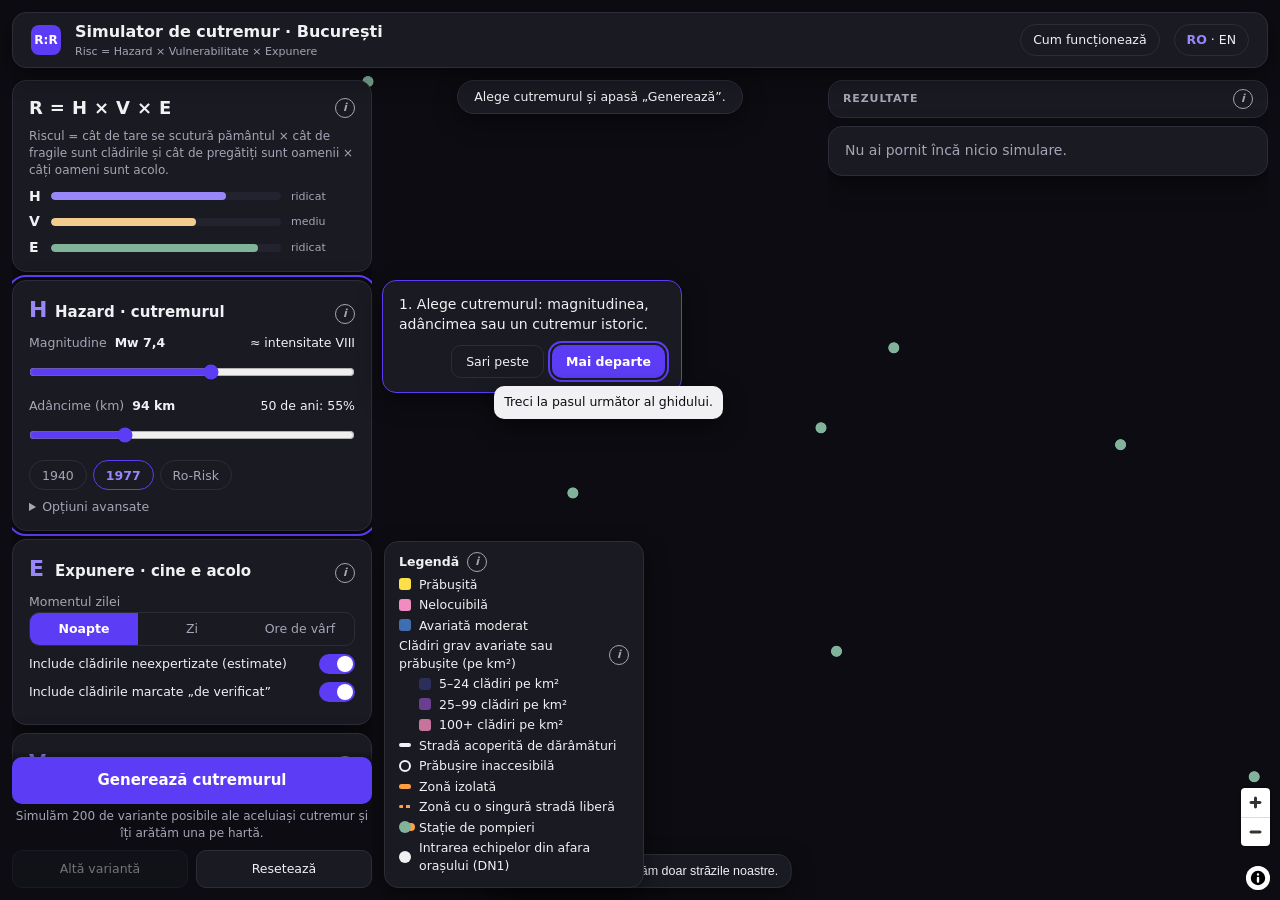
==== index.html @ 03270bec "Deploy source 6aa7c9c76a3f (2026-10-27T08:51:40+00:00) files 21 · 11.0 MB Built by scripts/build_sit" ====
<!doctype html>
<html lang="ro" data-theme="dark">
  <head>
    <meta charset="UTF-8" />
    <meta name="viewport" content="width=device-width, initial-scale=1.0" />
    <meta name="robots" content="noindex" />
    <meta name="color-scheme" content="dark light" />
    <meta name="theme-color" content="#0c0c12" />
    <link rel="icon" href="data:," />
    <title>Simulator de cutremur · București</title>
    <meta
      name="description"
      content="Simulator de cutremur pentru București (Re:Rise): ce s-ar putea întâmpla la un cutremur mare din Vrancea. Earthquake simulator for Bucharest."
    />
    <script type="module" crossorigin src="./assets/index-DBEMgc8i.js"></script>
    <link rel="stylesheet" crossorigin href="./assets/index-5qK1pSuQ.css">
  </head>
  <body>
    <main id="app">
      <!-- static copy of the header so the page paints before the script runs; main.ts replaces it -->
      <header class="top card">
        <div class="mark" aria-hidden="true">R:R</div>
        <div class="titles">
          <h1>
            <span class="full sr-m">Simulator de cutremur · București</span>
            <span class="show-m" aria-hidden="true">Cutremur București</span>
          </h1>
          <p class="subtitle hide-m">Risc = Hazard × Vulnerabilitate × Expunere</p>
        </div>
      </header>
      <div class="banner" role="status"><span>Se încarcă datele orașului…</span></div>
    </main>
  </body>
</html>
---- assets/index-5qK1pSuQ.css ----
@font-face{font-family:Work Sans;src:url(../fonts/WorkSans-latin-ext.woff2)format("woff2");font-weight:100 900;font-display:swap;unicode-range:U+100-2BA,U+2BD-2C5,U+2C7-2CC,U+2CE-2D7,U+2DD-2FF,U+304,U+308,U+329,U+1D00-1DBF,U+1E00-1E9F,U+1EF2-1EFF,U+2020,U+20A0-20AB,U+20AD-20C0,U+2113,U+2C60-2C7F,U+A720-A7FF}@font-face{font-family:Work Sans;src:url(../fonts/WorkSans-latin.woff2)format("woff2");font-weight:100 900;font-display:swap;unicode-range:U+??,U+131,U+152-153,U+2BB-2BC,U+2C6,U+2DA,U+2DC,U+304,U+308,U+329,U+2000-206F,U+20AC,U+2122,U+2191,U+2193,U+2212,U+2215,U+FEFF,U+FFFD}:root{--font:"Work Sans", system-ui, -apple-system, "Segoe UI", sans-serif;--fs-xs:11px;--fs-s:12.5px;--fs-m:14px;--fs-l:16px;--fs-xl:20px;--fs-stat:26px;--radius:14px;--radius-s:10px;--gap:10px;--pad:14px;--header-h:56px;--left-w:360px;--right-w:440px;--t-fast:.12s;--t-med:.22s}:root,:root[data-theme=dark]{--lightningcss-light: ;--lightningcss-dark:initial;color-scheme:dark;--bg:#0c0c12;--card:#1a1a23;--soft:#23232f;--line:#2d2d39;--ink:#f1f1f4;--muted:#a5a5b6;--accent:#5c3df5;--accent-ink:#fff;--accent-text:#9986f9;--shadow:0 8px 24px #00000073;--gauge-h:#9986f9;--gauge-v:#f2cc8f;--gauge-e:#81b29a;--dmg-moderate:#3f6fb0;--dmg-unusable:#f28cc0;--dmg-collapse:#fde047;--dmg-background-1:#2c2f5a;--dmg-background-2:#6a3f8f;--dmg-background-3:#c7739e;--ok:#81b29a;--status-blocked:#f1f1f4;--status-isolated:#ff9f43;--flood-1:#7fd1ff;--flood-2:#3b8ed0;--liq-1:#2f4f4a;--liq-2:#3f8f7a;--liq-3:#8fe3c0}:root[data-theme=light]{--lightningcss-light:initial;--lightningcss-dark: ;color-scheme:light;--bg:#f4f1de;--card:#fffdf7;--soft:#efe9d6;--line:#e2dccb;--ink:#3d405b;--muted:#5d6079;--accent:#b4513a;--accent-ink:#fff;--accent-text:#b4513a;--shadow:0 6px 18px #3d405b1f;--gauge-h:#e07a5f;--gauge-v:#f2cc8f;--gauge-e:#81b29a;--dmg-moderate:#e9c46a;--dmg-unusable:#c2549d;--dmg-collapse:#3b0f70;--dmg-background-1:#f2cc8f;--dmg-background-2:#e07a5f;--dmg-background-3:#a34a5d;--ok:#4f8a6f;--status-blocked:#3d405b;--status-isolated:#2a6f97;--flood-1:#1f4e9c;--flood-2:#7fb3e6;--liq-1:#d7e8dc;--liq-2:#6fb39a;--liq-3:#1f6b53}@media (prefers-reduced-motion:reduce){:root{--t-fast:0s;--t-med:0s}}*{box-sizing:border-box}html,body{background:var(--bg);height:100%;margin:0}body{font-family:var(--font);font-size:var(--fs-m);color:var(--ink);font-variant-numeric:tabular-nums;line-height:1.4;overflow:hidden}h1,h2,h3{margin:0;font-weight:750}p{margin:0}button,input,summary{font:inherit;color:inherit}button{cursor:pointer}:focus-visible{outline:2px solid var(--accent);outline-offset:2px}[hidden]{display:none!important}#map{background:var(--bg);position:fixed;inset:0}.card{background:var(--card);border:1px solid var(--line);border-radius:var(--radius);box-shadow:var(--shadow);padding:var(--pad) 16px}header.top{height:var(--header-h);z-index:6;align-items:center;gap:14px;padding:0 18px;display:flex;position:fixed;top:12px;left:12px;right:12px}header.top h1{font-size:var(--fs-l);white-space:nowrap;text-overflow:ellipsis;overflow:hidden}.mark{background:var(--accent);width:30px;height:30px;color:var(--accent-ink);border-radius:8px;flex:none;place-items:center;font-size:12px;font-weight:800;display:grid}.sp{flex:1}.pill{border:1px solid var(--line);font-size:var(--fs-s);white-space:nowrap;background:0 0;border-radius:999px;padding:6px 12px}.pill b{color:var(--accent-text)}.sheet{display:contents}.left{top:calc(var(--header-h) + 24px);width:var(--left-w);z-index:4;scrollbar-width:thin;position:fixed;bottom:12px;left:12px;overflow-y:auto}.right{top:calc(var(--header-h) + 24px);width:var(--right-w);z-index:4;scrollbar-width:thin;position:fixed;bottom:12px;right:12px;overflow-y:auto}.inputs,.results{gap:8px;padding-bottom:2px;display:grid}.results{grid-template-columns:1fr 1fr;align-content:start}.banner{left:calc(var(--left-w) + 24px);right:calc(var(--right-w) + 24px);top:calc(var(--header-h) + 24px);z-index:4;pointer-events:none;flex-wrap:wrap;justify-content:center;align-items:center;gap:10px;display:flex;position:fixed}.banner>*{pointer-events:auto;background:var(--card);border:1px solid var(--line);font-size:var(--fs-s);box-shadow:var(--shadow);border-radius:999px;padding:7px 16px}.banner .link{color:var(--accent-text);text-underline-offset:2px;text-decoration:underline}.legend{left:calc(var(--left-w) + 24px);z-index:4;font-size:var(--fs-s);max-width:260px;padding:10px 14px;position:fixed;bottom:12px}.legend .lh,.bcard .lh{align-items:center;gap:8px;margin-bottom:4px;display:flex}.legend h2{font-size:var(--fs-s)}.li{align-items:center;gap:8px;margin:3px 0;display:flex}.sw{border-radius:3px;flex:none;width:12px;height:12px}.s-collapse{background:var(--dmg-collapse)}.s-unusable{background:var(--dmg-unusable)}.s-moderate{background:var(--dmg-moderate)}.s-background{background:linear-gradient(90deg, var(--dmg-background-1), var(--dmg-background-3))}.s-unreachable{border:2px solid var(--status-blocked);border-radius:50%}.s-station{background:var(--ok);box-shadow:6px 0 0 -2px var(--status-isolated);border-radius:50%}.s-dn1{background:var(--ink);border-radius:50%}.progress{z-index:7;gap:8px;width:min(380px,100vw - 32px);display:grid;position:fixed;top:45%;left:50%;transform:translate(-50%,-50%)}.bar{background:var(--soft);border-radius:4px;height:8px;overflow:hidden}.bar i{background:var(--accent);height:100%;transition:width var(--t-fast) linear;display:block}.bcard{right:calc(var(--right-w) + 24px);z-index:6;gap:4px;width:300px;display:grid;position:fixed;bottom:12px}.bcard h2{font-size:var(--fs-m);flex:1}.bcard .strong{font-weight:700}.bcard .state{margin-top:4px;font-weight:700}.state.d1{color:#b3a3f0}.state.d2{color:var(--dmg-unusable)}.state.d3{color:var(--dmg-collapse)}.close{border:1px solid var(--line);border-radius:var(--radius-s);font-size:var(--fs-s);background:0 0;padding:4px 10px}.map-note{font-size:var(--fs-s);z-index:3;padding:6px 12px;position:absolute;bottom:12px;left:50%;transform:translate(-50%)}.foot{display:none}.factor{align-items:baseline;gap:8px;margin-bottom:8px;display:flex}.letter{color:var(--accent-text);width:18px;font-size:22px;font-weight:850}.factor h2{flex:1;font-size:15px}.info{border:1px solid var(--muted);width:20px;height:20px;color:var(--muted);background:0 0;border-radius:50%;flex:none;place-items:center;padding:0;font-size:11px;font-style:italic;font-weight:800;display:inline-grid}.row{color:var(--muted);font-size:var(--fs-s);flex-wrap:wrap;align-items:center;gap:8px;margin:6px 0 2px;display:flex}.row strong{color:var(--ink)}.gloss{color:var(--ink);margin-left:auto}input[type=range]{width:100%;accent-color:var(--accent);min-height:28px;margin:4px 0}.chips{flex-wrap:wrap;gap:6px;margin-top:6px;display:flex}.chip{border:1px solid var(--line);font-size:var(--fs-s);color:var(--muted);background:0 0;border-radius:999px;min-height:30px;padding:4px 12px}.chip.on{border-color:var(--accent);color:var(--accent-text);font-weight:750}.seg{border:1px solid var(--line);border-radius:var(--radius-s);display:flex;overflow:hidden}.seg span{flex:1;position:relative}.seg input{opacity:0;margin:0;position:absolute;inset:0}.seg label{text-align:center;font-size:var(--fs-s);color:var(--muted);cursor:pointer;padding:7px 0;display:block}.seg input:checked+label{background:var(--accent);color:var(--accent-ink);font-weight:750}.seg input:focus-visible+label{outline:2px solid var(--ink);outline-offset:-3px}.tog{font-size:var(--fs-s);justify-content:space-between;align-items:center;gap:10px;margin:8px 0;display:flex}.tog label{cursor:pointer}.switch{appearance:none;background:var(--line);cursor:pointer;width:36px;height:20px;transition:background var(--t-fast);border-radius:10px;flex:none;margin:0;position:relative}.switch:after{content:"";background:var(--ink);width:16px;height:16px;transition:left var(--t-fast);border-radius:50%;position:absolute;top:2px;left:2px}.switch:checked{background:var(--accent)}.switch:checked:after{background:var(--accent-ink);left:18px}.dim{opacity:.5}.switch:disabled{cursor:not-allowed}.hint{color:var(--muted);font-size:var(--fs-xs);margin-top:4px}.soon{font-style:italic}.advanced,.debug{font-size:var(--fs-s);margin-top:8px}.advanced summary,.debug summary{cursor:pointer;color:var(--muted)}.eq-title{align-items:center;gap:8px;margin-bottom:8px;display:flex}.eq-title h2{letter-spacing:.02em;flex:1;font-size:18px}.eq-grid{grid-template-columns:auto 1fr 64px;align-items:center;gap:6px 10px;display:grid}.g-letter{font-weight:800}.lvl{font-size:var(--fs-xs);color:var(--muted)}.gauge{background:var(--soft);border-radius:4px;height:8px;overflow:hidden}.gauge .fill{height:100%;transition:width var(--t-med);border-radius:4px;display:block}.fill-h{background:var(--gauge-h)}.fill-v{background:var(--gauge-v)}.fill-e{background:var(--gauge-e)}.go{border-radius:calc(var(--radius) - 4px);background:var(--accent);width:100%;color:var(--accent-ink);border:0;padding:13px;font-size:15px;font-weight:800}.go.busy{background:var(--soft);color:var(--ink);border:1px solid var(--accent)}.go.small,.ghost.small{width:auto;font-size:var(--fs-s);padding:7px 14px}.ghost{border:1px solid var(--line);border-radius:var(--radius-s);background:0 0}.actions{background:linear-gradient(transparent, var(--bg) 14px);padding-top:6px;position:sticky;bottom:0}.subbtns{gap:8px;margin-top:8px;display:flex}.subbtns button{border-radius:var(--radius-s);border:1px solid var(--line);background:var(--card);font-size:var(--fs-s);flex:1;padding:9px}.subbtns button:disabled{opacity:.45;cursor:not-allowed}.sectionlabel{background:var(--card);border:1px solid var(--line);border-radius:var(--radius);grid-column:1/-1;align-items:center;gap:8px;padding:8px 14px;display:flex}.sectionlabel h2{font-size:var(--fs-xs);letter-spacing:.08em;text-transform:uppercase;color:var(--muted);flex:1}.empty{color:var(--muted);grid-column:1/-1}.tile{flex-direction:column;gap:2px;min-width:0;display:flex}.tile.wide{grid-column:1/-1}.tile .k{align-items:flex-start;gap:6px;display:flex}.tile .k h3{font-size:var(--fs-s);color:var(--muted);flex:1;font-weight:600}.tile .v{font-size:var(--fs-stat);white-space:nowrap;margin:2px 0 6px;font-weight:800}.rb{background:var(--soft);border-radius:3px;height:6px;position:relative}.rb .band{background:color-mix(in srgb, var(--accent) 40%, transparent);border-radius:3px;position:absolute;top:0;bottom:0}.rb .med{background:var(--accent);border-radius:2px;width:3px;height:12px;margin-left:-1px;position:absolute;top:-3px}.rng{font-size:var(--fs-xs);color:var(--muted);justify-content:space-between;margin-top:4px;display:flex}.parts{font-size:var(--fs-xs);color:var(--muted);flex-wrap:wrap;gap:4px 14px;margin:6px 0 0;padding:0;list-style:none;display:flex}.parts b{color:var(--ink);margin-left:4px}.how{font-size:var(--fs-xs);color:var(--accent-text);text-underline-offset:2px;background:0 0;border:0;align-self:flex-start;margin-top:6px;padding:0;text-decoration:underline}.cmp{flex-wrap:wrap;align-items:baseline;gap:8px 20px;margin-top:6px;display:flex}.cmp-cell{font-size:var(--fs-s);align-items:baseline;gap:6px;display:flex}.cmp-cell b{font-size:var(--fs-xl)}.cmp .how{margin-left:auto}.tooltip{z-index:50;background:var(--ink);color:var(--bg);border-radius:var(--radius-s);font-size:var(--fs-s);box-shadow:var(--shadow);pointer-events:none;padding:8px 10px;line-height:1.35;position:fixed}.method{z-index:20;background:var(--card);border-left:1px solid var(--line);width:min(640px,100vw);box-shadow:var(--shadow);flex-direction:column;display:flex;position:fixed;top:0;bottom:0;right:0}.method-head{border-bottom:1px solid var(--line);align-items:center;gap:10px;padding:16px 20px;display:flex}.method-head h2{font-size:var(--fs-xl);flex:1}.method-body{padding:8px 20px 40px;line-height:1.55;overflow-y:auto}.m-sec h3{font-size:var(--fs-l);margin:24px 0 8px;scroll-margin-top:12px}.summary{background:var(--soft);border-left:3px solid var(--accent);border-radius:6px;margin-bottom:10px;padding:10px 12px}.tech{color:var(--muted);font-size:var(--fs-s)}.tech p,.tech ul{margin:6px 0}.tech h4,.tech h5{color:var(--ink);font-size:var(--fs-m);margin:14px 0 4px}.tech code{background:var(--soft);border-radius:4px;padding:0 4px;font-size:.92em}.tech a{color:var(--accent-text)}.tbl{overflow-x:auto}.tech table{border-collapse:collapse;font-size:var(--fs-xs)}.tech td,.tech th{border:1px solid var(--line);text-align:left;padding:3px 6px}.coach{z-index:30;border-color:var(--accent);gap:10px;width:min(300px,100vw - 24px);display:grid;position:fixed}.coach-btns{justify-content:flex-end;gap:8px;display:flex}.coach-target{outline:2px solid var(--accent);outline-offset:3px}.tabs,.grab{display:none}@media (width<=767px){body{overflow:auto}#map{height:46vh;position:relative;inset:auto}header.top{height:48px;padding:0 12px;position:absolute;top:8px;left:8px;right:8px}header.top h1{font-size:13.5px}.hide-m{display:none}.banner{position:absolute;top:64px;left:8px;right:8px}.banner>*{font-size:var(--fs-xs);padding:6px 10px}.legend{display:none}.sheet{background:var(--bg);z-index:5;border-radius:20px 20px 0 0;margin-top:-18px;padding:10px 10px 24px;display:block;position:relative}.grab{background:var(--line);border-radius:3px;width:40px;height:5px;margin:0 auto 10px;display:block}.tabs{border:1px solid var(--line);border-radius:var(--radius-s);z-index:2;background:var(--bg);margin-bottom:10px;display:flex;position:sticky;top:0;overflow:hidden}.tabs button{color:var(--muted);font-size:var(--fs-s);background:0 0;border:0;flex:1;padding:9px 0}.tabs button.on{background:var(--accent);color:var(--accent-ink);font-weight:750}.left,.right{width:auto;position:static;overflow:visible}body[data-tab=inputs] .right,body[data-tab=results] .left{display:none}.tile .v{font-size:21px}.bcard{width:auto;bottom:8px;left:8px;right:8px}.foot{color:var(--muted);font-size:var(--fs-xs);margin-top:14px;display:block}.actions{background:var(--bg);padding:8px 0 4px;position:sticky;bottom:0}}@media (width>=768px){.foot{display:none}}.titles{min-width:0;display:grid}.subtitle{font-size:var(--fs-xs);color:var(--muted)}.show-m{display:none}.plain{font-size:var(--fs-s);margin:0 0 8px}.gen-hint{text-align:center}.res-actions{grid-column:1/-1;gap:8px;display:flex}.res-actions button{background:var(--card);border-radius:var(--radius-s);font-size:var(--fs-s);flex:1;padding:9px}.rng.same{font-style:italic}.hint,.rng,.parts,.how{font-size:12px}@media (width<=767px){.show-m{display:inline}button.show-m{place-items:center;width:44px;padding:0;font-weight:800;display:inline-grid}.coach{top:64px!important;bottom:auto!important}}@media (pointer:coarse){.info{width:24px;height:24px;position:relative}.info:after{content:"";position:absolute;inset:-10px}input[type=range]{touch-action:pan-y;min-height:44px}.chip,.seg label,.tabs button,.pill,.res-actions button,.subbtns button{min-height:44px}.seg label{padding:12px 0}.tog{min-height:44px}.how{min-height:32px}}@media (width<=767px){.sr-m{clip:rect(0 0 0 0);white-space:nowrap;width:1px;height:1px;position:absolute;overflow:hidden}}.quake .qsub{color:var(--muted);font-size:var(--fs-s);margin-bottom:6px}.qgrid{grid-template-columns:repeat(3,minmax(0,1fr));gap:10px;margin:4px 0 6px;display:grid}.qm .k span{color:var(--muted);font-size:12px}.qv{font-size:var(--fs-xl);white-space:nowrap;font-weight:800}.qv small{color:var(--muted);font-size:12px;font-weight:600}.ladder-title{margin-top:10px}.ladder{gap:4px;margin:6px 0 0;padding:0;list-style:none;display:grid}.lad{grid-template-columns:34% 62px 1fr;align-items:center;gap:8px;font-size:12px;display:grid}.lad-bar{background:var(--soft);border-radius:4px;height:8px;overflow:hidden}.lad-bar i{background:var(--muted);border-radius:4px;height:100%;display:block}.lad-quake .lad-bar i,.lad-record .lad-bar i{background:var(--gauge-e)}.lad-everyday .lad-bar i{background:var(--gauge-v)}.lad-this{font-weight:800}.lad-this .lad-bar i{background:var(--accent)}.lad-g{text-align:right}@media (width<=767px){.qgrid{grid-template-columns:1fr 1fr}.lad{grid-template-columns:26% 56px 1fr}}.unknown-text{font-size:var(--fs-s);color:var(--muted);margin:4px 0 8px}.unknown-figs{flex-wrap:wrap;gap:8px 24px;display:flex}.unknown-figs>div{color:var(--muted);gap:2px;font-size:12px;display:grid}.unknown-figs b{font-size:var(--fs-xl);color:var(--ink)}.unknown-figs small{font-size:12px}.s-cutoff{background:var(--status-isolated);height:5px}.s-onestreet{background:repeating-linear-gradient(90deg, var(--status-isolated) 0 4px, transparent 4px 7px);height:3px}.s-blocked{background:var(--status-blocked);height:4px}.s-flood-1{background:var(--flood-1);opacity:.8}.s-flood-2{background:var(--flood-2);opacity:.8}.s-liq-1{background:var(--liq-1);opacity:.6}.s-liq-2{background:var(--liq-2);opacity:.75}.s-liq-3{background:var(--liq-3)}.s-station-flooded{background:var(--flood-1);border-radius:50%}body[data-flood="0"] .li.flood,body[data-liq="0"] .li.liq{display:none}.tile .rank,.quake .rank{font-size:var(--fs-xs);color:var(--ink);margin:0 0 6px;font-weight:600}.tile .med{font-size:var(--fs-xs);color:var(--muted);justify-content:space-between;gap:8px;margin-bottom:4px;display:flex}.tile .med b{color:var(--ink)}.parts .part-med{color:var(--muted);font-weight:400}.legend .li.sub{margin-left:20px}.s-background-1{background:var(--dmg-background-1)}.s-background-2{background:var(--dmg-background-2)}.s-background-3{background:var(--dmg-background-3)}
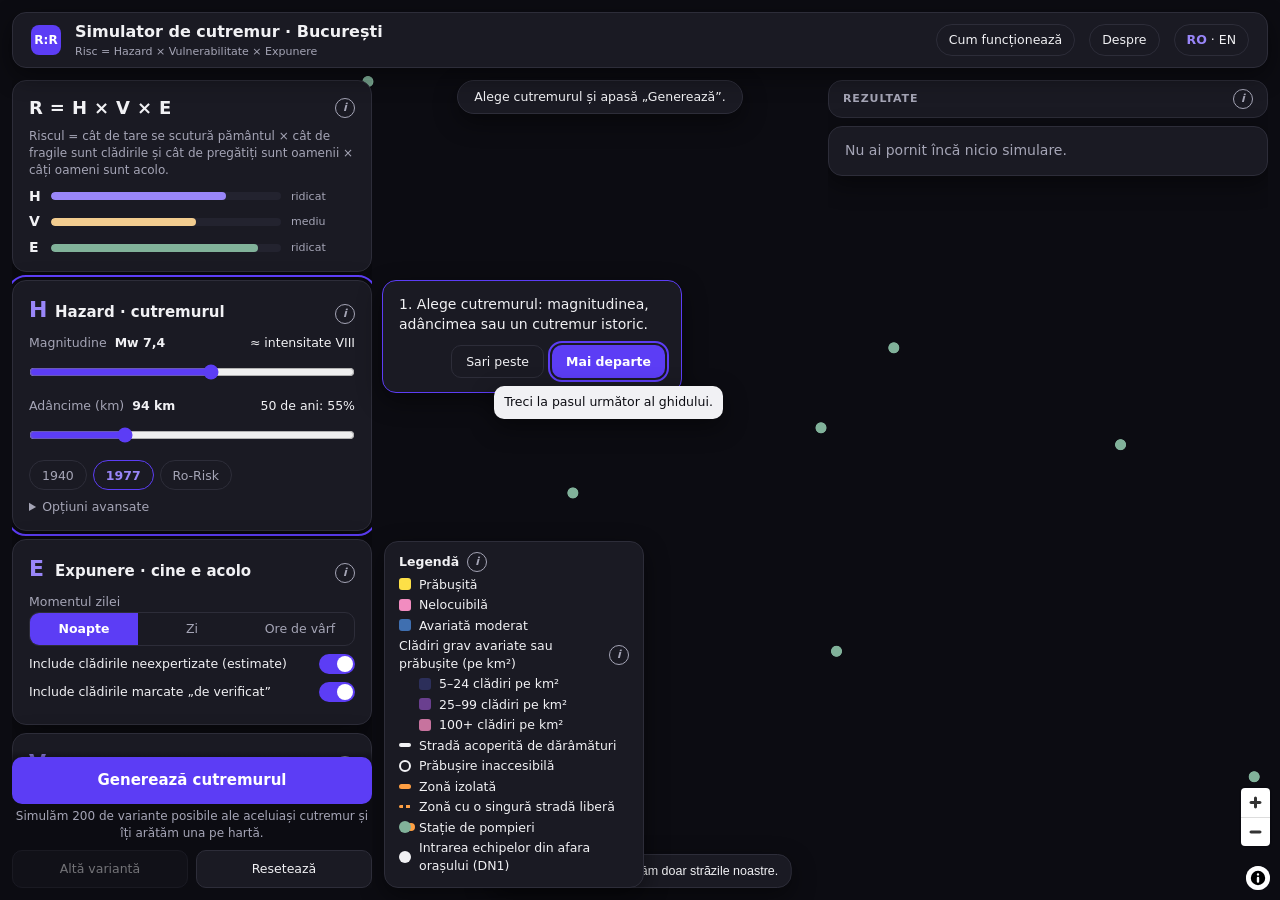
==== commit 910787e6: "Deploy source 73e6076e113e (2026-10-27T10:27:59+00:00) files 21 · 11.0 MB Built by scripts/build_sit" ====
--- a/index.html
+++ b/index.html
@@ -12,8 +12,8 @@
       name="description"
       content="Simulator de cutremur pentru București (Re:Rise): ce s-ar putea întâmpla la un cutremur mare din Vrancea. Earthquake simulator for Bucharest."
     />
-    <script type="module" crossorigin src="./assets/index-DBEMgc8i.js"></script>
-    <link rel="stylesheet" crossorigin href="./assets/index-5qK1pSuQ.css">
+    <script type="module" crossorigin src="./assets/index-D577WLNt.js"></script>
+    <link rel="stylesheet" crossorigin href="./assets/index-75xGlvpj.css">
   </head>
   <body>
     <main id="app">
--- a/assets/index-75xGlvpj.css
+++ b/assets/index-75xGlvpj.css
@@ -0,0 +1 @@
+@font-face{font-family:Work Sans;src:url(../fonts/WorkSans-latin-ext.woff2)format("woff2");font-weight:100 900;font-display:swap;unicode-range:U+100-2BA,U+2BD-2C5,U+2C7-2CC,U+2CE-2D7,U+2DD-2FF,U+304,U+308,U+329,U+1D00-1DBF,U+1E00-1E9F,U+1EF2-1EFF,U+2020,U+20A0-20AB,U+20AD-20C0,U+2113,U+2C60-2C7F,U+A720-A7FF}@font-face{font-family:Work Sans;src:url(../fonts/WorkSans-latin.woff2)format("woff2");font-weight:100 900;font-display:swap;unicode-range:U+??,U+131,U+152-153,U+2BB-2BC,U+2C6,U+2DA,U+2DC,U+304,U+308,U+329,U+2000-206F,U+20AC,U+2122,U+2191,U+2193,U+2212,U+2215,U+FEFF,U+FFFD}:root{--font:"Work Sans", system-ui, -apple-system, "Segoe UI", sans-serif;--fs-xs:11px;--fs-s:12.5px;--fs-m:14px;--fs-l:16px;--fs-xl:20px;--fs-stat:26px;--radius:14px;--radius-s:10px;--gap:10px;--pad:14px;--header-h:56px;--left-w:360px;--right-w:440px;--t-fast:.12s;--t-med:.22s}:root,:root[data-theme=dark]{--lightningcss-light: ;--lightningcss-dark:initial;color-scheme:dark;--bg:#0c0c12;--card:#1a1a23;--soft:#23232f;--line:#2d2d39;--ink:#f1f1f4;--muted:#a5a5b6;--accent:#5c3df5;--accent-ink:#fff;--accent-text:#9986f9;--shadow:0 8px 24px #00000073;--gauge-h:#9986f9;--gauge-v:#f2cc8f;--gauge-e:#81b29a;--dmg-moderate:#3f6fb0;--dmg-unusable:#f28cc0;--dmg-collapse:#fde047;--dmg-background-1:#2c2f5a;--dmg-background-2:#6a3f8f;--dmg-background-3:#c7739e;--ok:#81b29a;--status-blocked:#f1f1f4;--status-isolated:#ff9f43;--flood-1:#7fd1ff;--flood-2:#3b8ed0;--liq-1:#2f4f4a;--liq-2:#3f8f7a;--liq-3:#8fe3c0}:root[data-theme=light]{--lightningcss-light:initial;--lightningcss-dark: ;color-scheme:light;--bg:#f4f1de;--card:#fffdf7;--soft:#efe9d6;--line:#e2dccb;--ink:#3d405b;--muted:#5d6079;--accent:#b4513a;--accent-ink:#fff;--accent-text:#b4513a;--shadow:0 6px 18px #3d405b1f;--gauge-h:#e07a5f;--gauge-v:#f2cc8f;--gauge-e:#81b29a;--dmg-moderate:#e9c46a;--dmg-unusable:#c2549d;--dmg-collapse:#3b0f70;--dmg-background-1:#f2cc8f;--dmg-background-2:#e07a5f;--dmg-background-3:#a34a5d;--ok:#4f8a6f;--status-blocked:#3d405b;--status-isolated:#2a6f97;--flood-1:#1f4e9c;--flood-2:#7fb3e6;--liq-1:#d7e8dc;--liq-2:#6fb39a;--liq-3:#1f6b53}@media (prefers-reduced-motion:reduce){:root{--t-fast:0s;--t-med:0s}}*{box-sizing:border-box}html,body{background:var(--bg);height:100%;margin:0}body{font-family:var(--font);font-size:var(--fs-m);color:var(--ink);font-variant-numeric:tabular-nums;line-height:1.4;overflow:hidden}h1,h2,h3{margin:0;font-weight:750}p{margin:0}button,input,summary{font:inherit;color:inherit}button{cursor:pointer}:focus-visible{outline:2px solid var(--accent);outline-offset:2px}[hidden]{display:none!important}#map{background:var(--bg);position:fixed;inset:0}.card{background:var(--card);border:1px solid var(--line);border-radius:var(--radius);box-shadow:var(--shadow);padding:var(--pad) 16px}header.top{height:var(--header-h);z-index:6;align-items:center;gap:14px;padding:0 18px;display:flex;position:fixed;top:12px;left:12px;right:12px}header.top h1{font-size:var(--fs-l);white-space:nowrap;text-overflow:ellipsis;overflow:hidden}.mark{background:var(--accent);width:30px;height:30px;color:var(--accent-ink);border-radius:8px;flex:none;place-items:center;font-size:12px;font-weight:800;display:grid}.sp{flex:1}.pill{border:1px solid var(--line);font-size:var(--fs-s);white-space:nowrap;background:0 0;border-radius:999px;padding:6px 12px}.pill b{color:var(--accent-text)}.sheet{display:contents}.left{top:calc(var(--header-h) + 24px);width:var(--left-w);z-index:4;scrollbar-width:thin;position:fixed;bottom:12px;left:12px;overflow-y:auto}.right{top:calc(var(--header-h) + 24px);width:var(--right-w);z-index:4;scrollbar-width:thin;position:fixed;bottom:12px;right:12px;overflow-y:auto}.inputs,.results{gap:8px;padding-bottom:2px;display:grid}.results{grid-template-columns:1fr 1fr;align-content:start}.banner{left:calc(var(--left-w) + 24px);right:calc(var(--right-w) + 24px);top:calc(var(--header-h) + 24px);z-index:4;pointer-events:none;flex-wrap:wrap;justify-content:center;align-items:center;gap:10px;display:flex;position:fixed}.banner>*{pointer-events:auto;background:var(--card);border:1px solid var(--line);font-size:var(--fs-s);box-shadow:var(--shadow);border-radius:999px;padding:7px 16px}.banner .link{color:var(--accent-text);text-underline-offset:2px;text-decoration:underline}.legend{left:calc(var(--left-w) + 24px);z-index:4;font-size:var(--fs-s);max-width:260px;padding:10px 14px;position:fixed;bottom:12px}.legend .lh,.bcard .lh{align-items:center;gap:8px;margin-bottom:4px;display:flex}.legend h2{font-size:var(--fs-s)}.li{align-items:center;gap:8px;margin:3px 0;display:flex}.sw{border-radius:3px;flex:none;width:12px;height:12px}.s-collapse{background:var(--dmg-collapse)}.s-unusable{background:var(--dmg-unusable)}.s-moderate{background:var(--dmg-moderate)}.s-background{background:linear-gradient(90deg, var(--dmg-background-1), var(--dmg-background-3))}.s-unreachable{border:2px solid var(--status-blocked);border-radius:50%}.s-station{background:var(--ok);box-shadow:6px 0 0 -2px var(--status-isolated);border-radius:50%}.s-dn1{background:var(--ink);border-radius:50%}.progress{z-index:7;gap:8px;width:min(380px,100vw - 32px);display:grid;position:fixed;top:45%;left:50%;transform:translate(-50%,-50%)}.bar{background:var(--soft);border-radius:4px;height:8px;overflow:hidden}.bar i{background:var(--accent);height:100%;transition:width var(--t-fast) linear;display:block}.bcard{right:calc(var(--right-w) + 24px);z-index:6;gap:4px;width:300px;display:grid;position:fixed;bottom:12px}.bcard h2{font-size:var(--fs-m);flex:1}.bcard .strong{font-weight:700}.bcard .state{margin-top:4px;font-weight:700}.state.d1{color:#b3a3f0}.state.d2{color:var(--dmg-unusable)}.state.d3{color:var(--dmg-collapse)}.close{border:1px solid var(--line);border-radius:var(--radius-s);font-size:var(--fs-s);background:0 0;padding:4px 10px}.map-note{font-size:var(--fs-s);z-index:3;padding:6px 12px;position:absolute;bottom:12px;left:50%;transform:translate(-50%)}.foot{display:none}.factor{align-items:baseline;gap:8px;margin-bottom:8px;display:flex}.letter{color:var(--accent-text);width:18px;font-size:22px;font-weight:850}.factor h2{flex:1;font-size:15px}.info{border:1px solid var(--muted);width:20px;height:20px;color:var(--muted);background:0 0;border-radius:50%;flex:none;place-items:center;padding:0;font-size:11px;font-style:italic;font-weight:800;display:inline-grid}.row{color:var(--muted);font-size:var(--fs-s);flex-wrap:wrap;align-items:center;gap:8px;margin:6px 0 2px;display:flex}.row strong{color:var(--ink)}.gloss{color:var(--ink);margin-left:auto}input[type=range]{width:100%;accent-color:var(--accent);min-height:28px;margin:4px 0}.chips{flex-wrap:wrap;gap:6px;margin-top:6px;display:flex}.chip{border:1px solid var(--line);font-size:var(--fs-s);color:var(--muted);background:0 0;border-radius:999px;min-height:30px;padding:4px 12px}.chip.on{border-color:var(--accent);color:var(--accent-text);font-weight:750}.seg{border:1px solid var(--line);border-radius:var(--radius-s);display:flex;overflow:hidden}.seg span{flex:1;position:relative}.seg input{opacity:0;margin:0;position:absolute;inset:0}.seg label{text-align:center;font-size:var(--fs-s);color:var(--muted);cursor:pointer;padding:7px 0;display:block}.seg input:checked+label{background:var(--accent);color:var(--accent-ink);font-weight:750}.seg input:focus-visible+label{outline:2px solid var(--ink);outline-offset:-3px}.tog{font-size:var(--fs-s);justify-content:space-between;align-items:center;gap:10px;margin:8px 0;display:flex}.tog label{cursor:pointer}.switch{appearance:none;background:var(--line);cursor:pointer;width:36px;height:20px;transition:background var(--t-fast);border-radius:10px;flex:none;margin:0;position:relative}.switch:after{content:"";background:var(--ink);width:16px;height:16px;transition:left var(--t-fast);border-radius:50%;position:absolute;top:2px;left:2px}.switch:checked{background:var(--accent)}.switch:checked:after{background:var(--accent-ink);left:18px}.dim{opacity:.5}.switch:disabled{cursor:not-allowed}.hint{color:var(--muted);font-size:var(--fs-xs);margin-top:4px}.soon{font-style:italic}.advanced,.debug{font-size:var(--fs-s);margin-top:8px}.advanced summary,.debug summary{cursor:pointer;color:var(--muted)}.eq-title{align-items:center;gap:8px;margin-bottom:8px;display:flex}.eq-title h2{letter-spacing:.02em;flex:1;font-size:18px}.eq-grid{grid-template-columns:auto 1fr 64px;align-items:center;gap:6px 10px;display:grid}.g-letter{font-weight:800}.lvl{font-size:var(--fs-xs);color:var(--muted)}.gauge{background:var(--soft);border-radius:4px;height:8px;overflow:hidden}.gauge .fill{height:100%;transition:width var(--t-med);border-radius:4px;display:block}.fill-h{background:var(--gauge-h)}.fill-v{background:var(--gauge-v)}.fill-e{background:var(--gauge-e)}.go{border-radius:calc(var(--radius) - 4px);background:var(--accent);width:100%;color:var(--accent-ink);border:0;padding:13px;font-size:15px;font-weight:800}.go.busy{background:var(--soft);color:var(--ink);border:1px solid var(--accent)}.go.small,.ghost.small{width:auto;font-size:var(--fs-s);padding:7px 14px}.ghost{border:1px solid var(--line);border-radius:var(--radius-s);background:0 0}.actions{background:linear-gradient(transparent, var(--bg) 14px);padding-top:6px;position:sticky;bottom:0}.subbtns{gap:8px;margin-top:8px;display:flex}.subbtns button{border-radius:var(--radius-s);border:1px solid var(--line);background:var(--card);font-size:var(--fs-s);flex:1;padding:9px}.subbtns button:disabled{opacity:.45;cursor:not-allowed}.sectionlabel{background:var(--card);border:1px solid var(--line);border-radius:var(--radius);grid-column:1/-1;align-items:center;gap:8px;padding:8px 14px;display:flex}.sectionlabel h2{font-size:var(--fs-xs);letter-spacing:.08em;text-transform:uppercase;color:var(--muted);flex:1}.empty{color:var(--muted);grid-column:1/-1}.tile{flex-direction:column;gap:2px;min-width:0;display:flex}.tile.wide{grid-column:1/-1}.tile .k{align-items:flex-start;gap:6px;display:flex}.tile .k h3{font-size:var(--fs-s);color:var(--muted);flex:1;font-weight:600}.tile .v{font-size:var(--fs-stat);white-space:nowrap;margin:2px 0 6px;font-weight:800}.rb{background:var(--soft);border-radius:3px;height:6px;position:relative}.rb .band{background:color-mix(in srgb, var(--accent) 40%, transparent);border-radius:3px;position:absolute;top:0;bottom:0}.rb .med{background:var(--accent);border-radius:2px;width:3px;height:12px;margin-left:-1px;position:absolute;top:-3px}.rng{font-size:var(--fs-xs);color:var(--muted);justify-content:space-between;margin-top:4px;display:flex}.parts{font-size:var(--fs-xs);color:var(--muted);flex-wrap:wrap;gap:4px 14px;margin:6px 0 0;padding:0;list-style:none;display:flex}.parts b{color:var(--ink);margin-left:4px}.how{font-size:var(--fs-xs);color:var(--accent-text);text-underline-offset:2px;background:0 0;border:0;align-self:flex-start;margin-top:6px;padding:0;text-decoration:underline}.cmp{flex-wrap:wrap;align-items:baseline;gap:8px 20px;margin-top:6px;display:flex}.cmp-cell{font-size:var(--fs-s);align-items:baseline;gap:6px;display:flex}.cmp-cell b{font-size:var(--fs-xl)}.cmp .how{margin-left:auto}.tooltip{z-index:50;background:var(--ink);color:var(--bg);border-radius:var(--radius-s);font-size:var(--fs-s);box-shadow:var(--shadow);pointer-events:none;padding:8px 10px;line-height:1.35;position:fixed}.method{z-index:20;background:var(--card);border-left:1px solid var(--line);width:min(640px,100vw);box-shadow:var(--shadow);flex-direction:column;display:flex;position:fixed;top:0;bottom:0;right:0}.method-head{border-bottom:1px solid var(--line);align-items:center;gap:10px;padding:16px 20px;display:flex}.method-head h2{font-size:var(--fs-xl);flex:1}.method-body{padding:8px 20px 40px;line-height:1.55;overflow-y:auto}.m-sec h3{font-size:var(--fs-l);margin:24px 0 8px;scroll-margin-top:12px}.summary{background:var(--soft);border-left:3px solid var(--accent);border-radius:6px;margin-bottom:10px;padding:10px 12px}.tech{color:var(--muted);font-size:var(--fs-s)}.tech p,.tech ul{margin:6px 0}.tech h4,.tech h5{color:var(--ink);font-size:var(--fs-m);margin:14px 0 4px}.tech code{background:var(--soft);border-radius:4px;padding:0 4px;font-size:.92em}.tech a{color:var(--accent-text)}.tbl{overflow-x:auto}.tech table{border-collapse:collapse;font-size:var(--fs-xs)}.tech td,.tech th{border:1px solid var(--line);text-align:left;padding:3px 6px}.coach{z-index:30;border-color:var(--accent);gap:10px;width:min(300px,100vw - 24px);display:grid;position:fixed}.coach-btns{justify-content:flex-end;gap:8px;display:flex}.coach-target{outline:2px solid var(--accent);outline-offset:3px}.tabs,.grab{display:none}@media (width<=767px){body{overflow:auto}#map{height:46vh;position:relative;inset:auto}header.top{height:48px;padding:0 12px;position:absolute;top:8px;left:8px;right:8px}header.top h1{font-size:13.5px}.hide-m{display:none}.banner{position:absolute;top:64px;left:8px;right:8px}.banner>*{font-size:var(--fs-xs);padding:6px 10px}.legend{display:none}.sheet{background:var(--bg);z-index:5;border-radius:20px 20px 0 0;margin-top:-18px;padding:10px 10px 24px;display:block;position:relative}.grab{background:var(--line);border-radius:3px;width:40px;height:5px;margin:0 auto 10px;display:block}.tabs{border:1px solid var(--line);border-radius:var(--radius-s);z-index:2;background:var(--bg);margin-bottom:10px;display:flex;position:sticky;top:0;overflow:hidden}.tabs button{color:var(--muted);font-size:var(--fs-s);background:0 0;border:0;flex:1;padding:9px 0}.tabs button.on{background:var(--accent);color:var(--accent-ink);font-weight:750}.left,.right{width:auto;position:static;overflow:visible}body[data-tab=inputs] .right,body[data-tab=results] .left{display:none}.tile .v{font-size:21px}.bcard{width:auto;bottom:8px;left:8px;right:8px}.foot{color:var(--muted);font-size:var(--fs-xs);margin-top:14px;display:block}.foot .link{font:inherit;font-size:var(--fs-s);color:var(--accent-text);text-underline-offset:2px;cursor:pointer;background:0 0;border:0;margin-top:6px;padding:0;text-decoration:underline}.actions{background:var(--bg);padding:8px 0 4px;position:sticky;bottom:0}}@media (width>=768px){.foot{display:none}}.titles{min-width:0;display:grid}.subtitle{font-size:var(--fs-xs);color:var(--muted)}.show-m{display:none}.plain{font-size:var(--fs-s);margin:0 0 8px}.gen-hint{text-align:center}.res-actions{grid-column:1/-1;gap:8px;display:flex}.res-actions button{background:var(--card);border-radius:var(--radius-s);font-size:var(--fs-s);flex:1;padding:9px}.rng.same{font-style:italic}.hint,.rng,.parts,.how{font-size:12px}@media (width<=767px){.show-m{display:inline}button.show-m{place-items:center;width:44px;padding:0;font-weight:800;display:inline-grid}.coach{top:64px!important;bottom:auto!important}}@media (pointer:coarse){.info{width:24px;height:24px;position:relative}.info:after{content:"";position:absolute;inset:-10px}input[type=range]{touch-action:pan-y;min-height:44px}.chip,.seg label,.tabs button,.pill,.res-actions button,.subbtns button{min-height:44px}.seg label{padding:12px 0}.tog{min-height:44px}.how{min-height:32px}}@media (width<=767px){.sr-m{clip:rect(0 0 0 0);white-space:nowrap;width:1px;height:1px;position:absolute;overflow:hidden}}.quake .qsub{color:var(--muted);font-size:var(--fs-s);margin-bottom:6px}.qgrid{grid-template-columns:repeat(3,minmax(0,1fr));gap:10px;margin:4px 0 6px;display:grid}.qm .k span{color:var(--muted);font-size:12px}.qv{font-size:var(--fs-xl);white-space:nowrap;font-weight:800}.qv small{color:var(--muted);font-size:12px;font-weight:600}.ladder-title{margin-top:10px}.ladder{gap:4px;margin:6px 0 0;padding:0;list-style:none;display:grid}.lad{grid-template-columns:34% 62px 1fr;align-items:center;gap:8px;font-size:12px;display:grid}.lad-bar{background:var(--soft);border-radius:4px;height:8px;overflow:hidden}.lad-bar i{background:var(--muted);border-radius:4px;height:100%;display:block}.lad-quake .lad-bar i,.lad-record .lad-bar i{background:var(--gauge-e)}.lad-everyday .lad-bar i{background:var(--gauge-v)}.lad-this{font-weight:800}.lad-this .lad-bar i{background:var(--accent)}.lad-g{text-align:right}@media (width<=767px){.qgrid{grid-template-columns:1fr 1fr}.lad{grid-template-columns:26% 56px 1fr}}.unknown-text{font-size:var(--fs-s);color:var(--muted);margin:4px 0 8px}.unknown-figs{flex-wrap:wrap;gap:8px 24px;display:flex}.unknown-figs>div{color:var(--muted);gap:2px;font-size:12px;display:grid}.unknown-figs b{font-size:var(--fs-xl);color:var(--ink)}.unknown-figs small{font-size:12px}.s-cutoff{background:var(--status-isolated);height:5px}.s-onestreet{background:repeating-linear-gradient(90deg, var(--status-isolated) 0 4px, transparent 4px 7px);height:3px}.s-blocked{background:var(--status-blocked);height:4px}.s-flood-1{background:var(--flood-1);opacity:.8}.s-flood-2{background:var(--flood-2);opacity:.8}.s-liq-1{background:var(--liq-1);opacity:.6}.s-liq-2{background:var(--liq-2);opacity:.75}.s-liq-3{background:var(--liq-3)}.s-station-flooded{background:var(--flood-1);border-radius:50%}body[data-flood="0"] .li.flood,body[data-liq="0"] .li.liq{display:none}.tile .rank,.quake .rank{font-size:var(--fs-xs);color:var(--ink);margin:0 0 6px;font-weight:600}.tile .med{font-size:var(--fs-xs);color:var(--muted);justify-content:space-between;gap:8px;margin-bottom:4px;display:flex}.tile .med b{color:var(--ink)}.parts .part-med{color:var(--muted);font-weight:400}.legend .li.sub{margin-left:20px}.s-background-1{background:var(--dmg-background-1)}.s-background-2{background:var(--dmg-background-2)}.s-background-3{background:var(--dmg-background-3)}
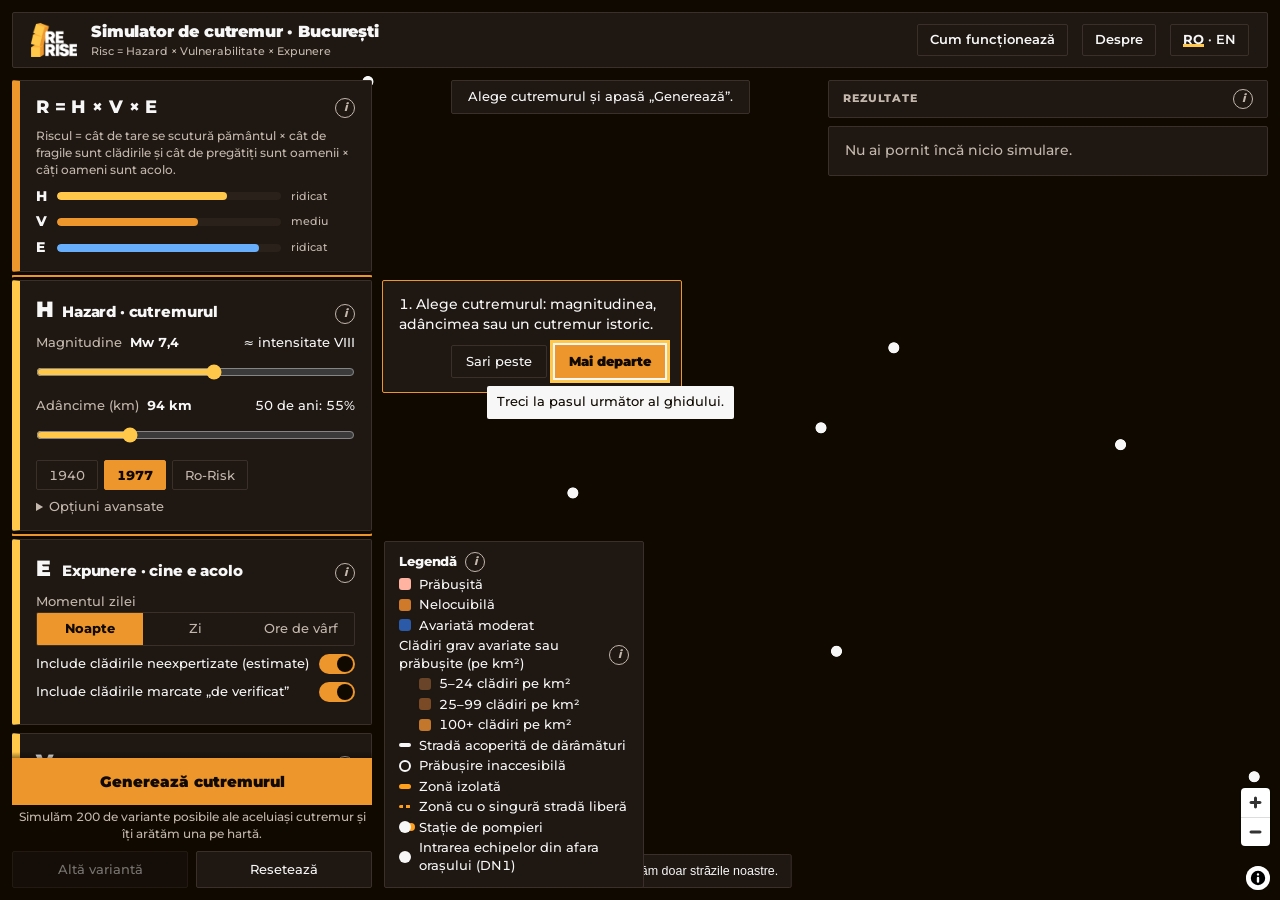
==== commit 2511eb4a: "Deploy source 939004ed0abc (2026-11-02T09:29:02+00:00) files 24 · 11.0 MB Built by scripts/build_sit" ====
--- a/index.html
+++ b/index.html
@@ -12,14 +12,14 @@
       name="description"
       content="Simulator de cutremur pentru București (Re:Rise): ce s-ar putea întâmpla la un cutremur mare din Vrancea. Earthquake simulator for Bucharest."
     />
-    <script type="module" crossorigin src="./assets/index-D577WLNt.js"></script>
-    <link rel="stylesheet" crossorigin href="./assets/index-75xGlvpj.css">
+    <script type="module" crossorigin src="./assets/index-BfNIIC-S.js"></script>
+    <link rel="stylesheet" crossorigin href="./assets/index-C712Ihqm.css">
   </head>
   <body>
     <main id="app">
       <!-- static copy of the header so the page paints before the script runs; main.ts replaces it -->
       <header class="top card">
-        <div class="mark" aria-hidden="true">R:R</div>
+        <div class="mark" role="img" aria-label="Re:Rise"></div>
         <div class="titles">
           <h1>
             <span class="full sr-m">Simulator de cutremur · București</span>
--- a/assets/index-C712Ihqm.css
+++ b/assets/index-C712Ihqm.css
@@ -0,0 +1 @@
+@font-face{font-family:Montserrat;src:url(../fonts/Montserrat-latin-ext.woff2)format("woff2");font-weight:100 900;font-display:swap;unicode-range:U+100-2BA,U+2BD-2C5,U+2C7-2CC,U+2CE-2D7,U+2DD-2FF,U+304,U+308,U+329,U+1D00-1DBF,U+1E00-1E9F,U+1EF2-1EFF,U+2020,U+20A0-20AB,U+20AD-20C0,U+2113,U+2C60-2C7F,U+A720-A7FF}@font-face{font-family:Montserrat;src:url(../fonts/Montserrat-latin.woff2)format("woff2");font-weight:100 900;font-display:swap;unicode-range:U+??,U+131,U+152-153,U+2BB-2BC,U+2C6,U+2DA,U+2DC,U+304,U+308,U+329,U+2000-206F,U+20AC,U+2122,U+2191,U+2193,U+2212,U+2215,U+FEFF,U+FFFD}:root{--rr-yellow:#ffc84a;--rr-orange:#ed962b;--rr-orange-hover:#d97f18;--font:"Montserrat", system-ui, -apple-system, "Segoe UI", sans-serif;--fs-xs:11px;--fs-s:12.5px;--fs-m:14px;--fs-l:16px;--fs-xl:20px;--fs-stat:26px;--radius:2px;--radius-s:2px;--gap:10px;--pad:14px;--bar:8px;--header-h:56px;--left-w:360px;--right-w:440px;--t-fast:.12s;--t-med:.22s;--t-theme:.3s;--ease:cubic-bezier(.2, .7, .3, 1)}:root,:root[data-theme=dark]{--lightningcss-light: ;--lightningcss-dark:initial;color-scheme:dark;--bg:#0f0900;--card:#1e1712;--soft:#2a211a;--line:#3b3029;--ink:#f7f7f7;--muted:#c4b8ad;--accent:#ed962b;--accent-ink:#0f0900;--accent-text:#ffc84a;--shadow:none;--logo:url(../brand/rerise-logo-dark.png);--gauge-h:#ffc84a;--gauge-v:#ed962b;--gauge-e:#67aefc;--dmg-moderate:#2b5aa8;--dmg-moderate-text:#8fc4ff;--dmg-unusable:#cf7a2b;--dmg-collapse:#ffb3a0;--dmg-background-1:#6a4428;--dmg-background-2:#7a4a26;--dmg-background-3:#c2772d;--ok:#f7f7f7;--status-blocked:#f7f7f7;--status-isolated:#ff9f1c;--slider:#ffc84a;--flood-1:#7fd1ff;--flood-2:#3b8ed0;--liq-1:#2f4f4a;--liq-2:#3f8f7a;--liq-3:#8fe3c0}:root[data-theme=light]{--lightningcss-light:initial;--lightningcss-dark: ;color-scheme:light;--bg:#f7f7f7;--card:#f7f7f7;--soft:#ededed;--line:#d9d9d9;--ink:#000;--muted:#5f5f5f;--accent:#ed962b;--accent-ink:#000;--accent-text:#282828;--shadow:none;--logo:url(../brand/rerise-logo-light.png);--gauge-h:#ffc84a;--gauge-v:#ed962b;--gauge-e:#0652b0;--dmg-moderate:#8fc4ff;--dmg-moderate-text:#1d5fa8;--dmg-unusable:#b85050;--dmg-collapse:#6d0d0d;--dmg-background-1:#ffc84a;--dmg-background-2:#ed962b;--dmg-background-3:#b82901;--ok:#2a9d8f;--status-blocked:#000;--status-isolated:#d81b60;--slider:#282828;--flood-1:#1f4e9c;--flood-2:#7fb3e6;--liq-1:#d7e8dc;--liq-2:#6fb39a;--liq-3:#1f6b53}@media (prefers-reduced-motion:reduce){:root{--t-fast:0s;--t-med:0s;--t-theme:0s}}*{box-sizing:border-box}html,body{background:var(--bg);height:100%;margin:0}body{font-family:var(--font);font-size:var(--fs-m);color:var(--ink);font-variant-numeric:tabular-nums;line-height:1.4;overflow:hidden}h1,h2,h3{margin:0;font-weight:750}p{margin:0}button,input,summary{font:inherit;color:inherit}button{cursor:pointer}:focus-visible{outline:2px solid var(--accent);outline-offset:2px}[hidden]{display:none!important}#map{background:var(--bg);position:fixed;inset:0}.card{background:var(--card);border:1px solid var(--line);border-radius:var(--radius);box-shadow:var(--shadow);padding:var(--pad) 16px}.factor-card{border-left:var(--bar) solid var(--rr-yellow)}#card-r{border-left:var(--bar) solid var(--rr-orange)}header.top{height:var(--header-h);z-index:6;align-items:center;gap:14px;padding:0 18px;display:flex;position:fixed;top:12px;left:12px;right:12px}header.top h1{font-size:var(--fs-l);letter-spacing:-.01em;white-space:nowrap;text-overflow:ellipsis;font-weight:900;overflow:hidden}.mark{background:var(--logo) center / contain no-repeat;flex:none;width:46px;height:34px}.sp{flex:1}.pill{border:1px solid var(--line);border-radius:var(--radius-s);font-size:var(--fs-s);white-space:nowrap;background:0 0;padding:6px 12px;font-weight:600}.pill b{color:var(--ink);box-shadow:inset 0 -3px 0 var(--rr-yellow)}.sheet{display:contents}.left{top:calc(var(--header-h) + 24px);width:var(--left-w);z-index:4;scrollbar-width:thin;position:fixed;bottom:12px;left:12px;overflow-y:auto}.right{top:calc(var(--header-h) + 24px);width:var(--right-w);z-index:4;scrollbar-width:thin;position:fixed;bottom:12px;right:12px;overflow-y:auto}.inputs,.results{gap:8px;padding-bottom:2px;display:grid}.results{grid-template-columns:1fr 1fr;align-content:start}.banner{left:calc(var(--left-w) + 24px);right:calc(var(--right-w) + 24px);top:calc(var(--header-h) + 24px);z-index:4;pointer-events:none;flex-wrap:wrap;justify-content:center;align-items:center;gap:10px;display:flex;position:fixed}.banner>*{pointer-events:auto;background:var(--card);border:1px solid var(--line);border-radius:var(--radius-s);font-size:var(--fs-s);box-shadow:var(--shadow);padding:7px 16px}.banner .link{color:var(--accent-text);text-underline-offset:2px;text-decoration:underline}.legend{left:calc(var(--left-w) + 24px);z-index:4;font-size:var(--fs-s);max-width:260px;padding:10px 14px;position:fixed;bottom:12px}.legend .lh,.bcard .lh{align-items:center;gap:8px;margin-bottom:4px;display:flex}.legend h2{font-size:var(--fs-s)}.li{align-items:center;gap:8px;margin:3px 0;display:flex}.sw{border-radius:3px;flex:none;width:12px;height:12px}.s-collapse{background:var(--dmg-collapse)}.s-unusable{background:var(--dmg-unusable)}.s-moderate{background:var(--dmg-moderate)}.s-background{background:linear-gradient(90deg, var(--dmg-background-1), var(--dmg-background-3))}.s-unreachable{border:2px solid var(--status-blocked);border-radius:50%}.s-station{background:var(--ok);box-shadow:6px 0 0 -2px var(--status-isolated);border-radius:50%}.s-dn1{background:var(--ink);border-radius:50%}.progress{z-index:7;gap:8px;width:min(380px,100vw - 32px);display:grid;position:fixed;top:45%;left:50%;transform:translate(-50%,-50%)}.bar{background:var(--soft);border-radius:4px;height:8px;overflow:hidden}.bar i{background:var(--accent);height:100%;transition:width var(--t-fast) linear;display:block}.bcard{right:calc(var(--right-w) + 24px);z-index:6;gap:4px;width:300px;display:grid;position:fixed;bottom:12px}.bcard h2{font-size:var(--fs-m);flex:1}.bcard .strong{font-weight:700}.bcard .state{margin-top:4px;font-weight:700}.state.d1{color:var(--dmg-moderate-text)}.state.d2{color:var(--dmg-unusable)}.state.d3{color:var(--dmg-collapse)}.close{border:1px solid var(--line);border-radius:var(--radius-s);font-size:var(--fs-s);background:0 0;padding:4px 10px}.map-note{font-size:var(--fs-s);z-index:3;padding:6px 12px;position:absolute;bottom:12px;left:50%;transform:translate(-50%)}.foot{display:none}.factor{align-items:baseline;gap:8px;margin-bottom:8px;display:flex}.letter{color:var(--ink);width:18px;font-size:22px;font-weight:900}.factor h2{flex:1;font-size:15px}.info{border:1px solid var(--muted);width:20px;height:20px;color:var(--muted);background:0 0;border-radius:50%;flex:none;place-items:center;padding:0;font-size:11px;font-style:italic;font-weight:800;display:inline-grid}.row{color:var(--muted);font-size:var(--fs-s);flex-wrap:wrap;align-items:center;gap:8px;margin:6px 0 2px;display:flex}.row strong{color:var(--ink)}.gloss{color:var(--ink);margin-left:auto}input[type=range]{width:100%;accent-color:var(--slider);min-height:28px;margin:4px 0}.chips{flex-wrap:wrap;gap:6px;margin-top:6px;display:flex}.chip{border:1px solid var(--line);border-radius:var(--radius-s);font-size:var(--fs-s);color:var(--muted);background:0 0;min-height:30px;padding:4px 12px}.chip.on{border-color:var(--accent);background:var(--accent);color:var(--accent-ink);font-weight:800}.seg{border:1px solid var(--line);border-radius:var(--radius-s);display:flex;overflow:hidden}.seg span{flex:1;position:relative}.seg input{opacity:0;margin:0;position:absolute;inset:0}.seg label{text-align:center;font-size:var(--fs-s);color:var(--muted);cursor:pointer;padding:7px 0;display:block}.seg input:checked+label{background:var(--accent);color:var(--accent-ink);font-weight:750}.seg input:focus-visible+label{outline:2px solid var(--ink);outline-offset:-3px}.tog{font-size:var(--fs-s);justify-content:space-between;align-items:center;gap:10px;margin:8px 0;display:flex}.tog label{cursor:pointer}.switch{appearance:none;background:var(--line);cursor:pointer;width:36px;height:20px;transition:background var(--t-fast);border-radius:10px;flex:none;margin:0;position:relative}.switch:after{content:"";background:var(--ink);width:16px;height:16px;transition:left var(--t-fast);border-radius:50%;position:absolute;top:2px;left:2px}.switch:checked{background:var(--accent)}.switch:checked:after{background:var(--accent-ink);left:18px}.dim{opacity:.5}.switch:disabled{cursor:not-allowed}.hint{color:var(--muted);font-size:var(--fs-xs);margin-top:4px}.soon{font-style:italic}.advanced,.debug{font-size:var(--fs-s);margin-top:8px}.advanced summary,.debug summary{cursor:pointer;color:var(--muted)}.eq-title{align-items:center;gap:8px;margin-bottom:8px;display:flex}.eq-title h2{letter-spacing:.02em;flex:1;font-size:18px}.eq-grid{grid-template-columns:auto 1fr 64px;align-items:center;gap:6px 10px;display:grid}.g-letter{font-weight:800}.lvl{font-size:var(--fs-xs);color:var(--muted)}.gauge{background:var(--soft);border-radius:4px;height:8px;overflow:hidden}.gauge .fill{height:100%;transition:width var(--t-med);border-radius:4px;display:block}.fill-h{background:var(--gauge-h)}.fill-v{background:var(--gauge-v)}.fill-e{background:var(--gauge-e)}.go{background:var(--accent);width:100%;color:var(--accent-ink);border:0;border-radius:0;padding:13px;font-size:15px;font-weight:900}.go:hover{background:var(--rr-orange-hover)}.go:active,.pill:active,.chip:active{transform:scale(.97)}.go.busy{background:var(--soft);color:var(--ink);border:1px solid var(--accent)}.go.small,.ghost.small{width:auto;font-size:var(--fs-s);padding:7px 14px}.ghost{border:1px solid var(--line);border-radius:var(--radius-s);background:0 0}.actions{background:linear-gradient(transparent, var(--bg) 14px);padding-top:6px;position:sticky;bottom:0}.subbtns{gap:8px;margin-top:8px;display:flex}.subbtns button{border-radius:var(--radius-s);border:1px solid var(--line);background:var(--card);font-size:var(--fs-s);flex:1;padding:9px}.subbtns button:disabled{opacity:.45;cursor:not-allowed}.sectionlabel{background:var(--card);border:1px solid var(--line);border-radius:var(--radius);grid-column:1/-1;align-items:center;gap:8px;padding:8px 14px;display:flex}.sectionlabel h2{font-size:var(--fs-xs);letter-spacing:.08em;text-transform:uppercase;color:var(--muted);flex:1}.empty{color:var(--muted);grid-column:1/-1}.tile{flex-direction:column;gap:2px;min-width:0;display:flex}.tile.wide{grid-column:1/-1}.tile .k{align-items:flex-start;gap:6px;display:flex}.tile .k h3{font-size:var(--fs-s);color:var(--muted);flex:1;font-weight:600}.tile .v{font-size:var(--fs-stat);letter-spacing:-.015em;white-space:nowrap;margin:2px 0 6px;font-weight:800;line-height:1}.rb{background:var(--soft);border-radius:3px;height:6px;position:relative}.rb .band{background:color-mix(in srgb, var(--accent) 40%, transparent);border-radius:3px;position:absolute;top:0;bottom:0}.rb .med{background:var(--accent);border-radius:2px;width:3px;height:12px;margin-left:-1px;position:absolute;top:-3px}.rng{font-size:var(--fs-xs);color:var(--muted);justify-content:space-between;margin-top:4px;display:flex}.parts{font-size:var(--fs-xs);color:var(--muted);flex-wrap:wrap;gap:4px 14px;margin:6px 0 0;padding:0;list-style:none;display:flex}.parts b{color:var(--ink);margin-left:4px}.how{font-size:var(--fs-xs);color:var(--accent-text);text-underline-offset:2px;background:0 0;border:0;align-self:flex-start;margin-top:6px;padding:0;text-decoration:underline}.cmp{flex-wrap:wrap;align-items:baseline;gap:8px 20px;margin-top:6px;display:flex}.cmp-cell{font-size:var(--fs-s);align-items:baseline;gap:6px;display:flex}.cmp-cell b{font-size:var(--fs-xl)}.cmp .how{margin-left:auto}.tooltip{z-index:50;background:var(--ink);color:var(--bg);border-radius:var(--radius-s);font-size:var(--fs-s);box-shadow:var(--shadow);pointer-events:none;padding:8px 10px;line-height:1.35;position:fixed}.method{z-index:20;background:var(--card);border-left:1px solid var(--line);width:min(640px,100vw);box-shadow:var(--shadow);flex-direction:column;display:flex;position:fixed;top:0;bottom:0;right:0}.method-head{border-bottom:1px solid var(--line);align-items:center;gap:10px;padding:16px 20px;display:flex}.method-head h2{font-size:var(--fs-xl);flex:1}.method-body{padding:8px 20px 40px;line-height:1.55;overflow-y:auto}.m-sec h3{font-size:var(--fs-l);margin:24px 0 8px;scroll-margin-top:12px}.summary{background:var(--soft);border-left:3px solid var(--accent);border-radius:6px;margin-bottom:10px;padding:10px 12px}.tech{color:var(--muted);font-size:var(--fs-s)}.tech p,.tech ul{margin:6px 0}.tech h4,.tech h5{color:var(--ink);font-size:var(--fs-m);margin:14px 0 4px}.tech code{background:var(--soft);border-radius:4px;padding:0 4px;font-size:.92em}.tech a{color:var(--accent-text)}.tbl{overflow-x:auto}.tech table{border-collapse:collapse;font-size:var(--fs-xs)}.tech td,.tech th{border:1px solid var(--line);text-align:left;padding:3px 6px}.coach{z-index:30;border-color:var(--accent);gap:10px;width:min(300px,100vw - 24px);display:grid;position:fixed}.coach-btns{justify-content:flex-end;gap:8px;display:flex}.coach-target{outline:2px solid var(--accent);outline-offset:3px}.tabs,.grab{display:none}@media (width<=767px){body{overflow:auto}#map{height:46vh;position:relative;inset:auto}header.top{height:48px;padding:0 12px;position:absolute;top:8px;left:8px;right:8px}header.top h1{font-size:13.5px}.hide-m{display:none}.banner{position:absolute;top:64px;left:8px;right:8px}.banner>*{font-size:var(--fs-xs);padding:6px 10px}.legend{display:none}.sheet{background:var(--bg);z-index:5;border-radius:20px 20px 0 0;margin-top:-18px;padding:10px 10px 24px;display:block;position:relative}.grab{background:var(--line);border-radius:3px;width:40px;height:5px;margin:0 auto 10px;display:block}.tabs{border:1px solid var(--line);border-radius:var(--radius-s);z-index:2;background:var(--bg);margin-bottom:10px;display:flex;position:sticky;top:0;overflow:hidden}.tabs button{color:var(--muted);font-size:var(--fs-s);background:0 0;border:0;flex:1;padding:9px 0}.tabs button.on{background:var(--accent);color:var(--accent-ink);font-weight:750}.left,.right{width:auto;position:static;overflow:visible}body[data-tab=inputs] .right,body[data-tab=results] .left{display:none}.tile .v{font-size:21px}.bcard{width:auto;bottom:8px;left:8px;right:8px}.foot{color:var(--muted);font-size:var(--fs-xs);margin-top:14px;display:block}.foot .link{font:inherit;font-size:var(--fs-s);color:var(--accent-text);text-underline-offset:2px;cursor:pointer;background:0 0;border:0;margin-top:6px;padding:0;text-decoration:underline}.actions{background:var(--bg);padding:8px 0 4px;position:sticky;bottom:0}}@media (width>=768px){.foot{display:none}}.titles{min-width:0;display:grid}.subtitle{font-size:var(--fs-xs);color:var(--muted)}.show-m{display:none}.plain{font-size:var(--fs-s);margin:0 0 8px}.gen-hint{text-align:center}.res-actions{grid-column:1/-1;gap:8px;display:flex}.res-actions button{background:var(--card);border-radius:var(--radius-s);font-size:var(--fs-s);flex:1;padding:9px}.rng.same{font-style:italic}.hint,.rng,.parts,.how{font-size:12px}@media (width<=767px){.show-m{display:inline}button.show-m{place-items:center;width:44px;padding:0;font-weight:800;display:inline-grid}.coach{top:64px!important;bottom:auto!important}}@media (pointer:coarse){.info{width:24px;height:24px;position:relative}.info:after{content:"";position:absolute;inset:-10px}input[type=range]{touch-action:pan-y;min-height:44px}.chip,.seg label,.tabs button,.pill,.res-actions button,.subbtns button{min-height:44px}.seg label{padding:12px 0}.tog{min-height:44px}.how{min-height:32px}}@media (width<=767px){.sr-m{clip:rect(0 0 0 0);white-space:nowrap;width:1px;height:1px;position:absolute;overflow:hidden}}.quake .qsub{color:var(--muted);font-size:var(--fs-s);margin-bottom:6px}.qgrid{grid-template-columns:repeat(3,minmax(0,1fr));gap:10px;margin:4px 0 6px;display:grid}.qm .k span{color:var(--muted);font-size:12px}.qv{font-size:var(--fs-xl);white-space:nowrap;font-weight:800}.qv small{color:var(--muted);font-size:12px;font-weight:600}.ladder-title{margin-top:10px}.ladder{gap:4px;margin:6px 0 0;padding:0;list-style:none;display:grid}.lad{grid-template-columns:34% 62px 1fr;align-items:center;gap:8px;font-size:12px;display:grid}.lad-bar{background:var(--soft);border-radius:4px;height:8px;overflow:hidden}.lad-bar i{background:var(--muted);border-radius:4px;height:100%;display:block}.lad-quake .lad-bar i,.lad-record .lad-bar i{background:var(--gauge-e)}.lad-everyday .lad-bar i{background:var(--gauge-v)}.lad-this{font-weight:800}.lad-this .lad-bar i{background:var(--accent)}.lad-g{text-align:right}@media (width<=767px){.qgrid{grid-template-columns:1fr 1fr}.lad{grid-template-columns:26% 56px 1fr}}.unknown-text{font-size:var(--fs-s);color:var(--muted);margin:4px 0 8px}.unknown-figs{flex-wrap:wrap;gap:8px 24px;display:flex}.unknown-figs>div{color:var(--muted);gap:2px;font-size:12px;display:grid}.unknown-figs b{font-size:var(--fs-xl);color:var(--ink)}.unknown-figs small{font-size:12px}.s-cutoff{background:var(--status-isolated);height:5px}.s-onestreet{background:repeating-linear-gradient(90deg, var(--status-isolated) 0 4px, transparent 4px 7px);height:3px}.s-blocked{background:var(--status-blocked);height:4px}.s-flood-1{background:var(--flood-1);opacity:.8}.s-flood-2{background:var(--flood-2);opacity:.8}.s-liq-1{background:var(--liq-1);opacity:.6}.s-liq-2{background:var(--liq-2);opacity:.75}.s-liq-3{background:var(--liq-3)}.s-station-flooded{background:var(--flood-1);border-radius:50%}body[data-flood="0"] .li.flood,body[data-liq="0"] .li.liq{display:none}.tile .rank,.quake .rank{font-size:var(--fs-xs);color:var(--ink);margin:0 0 6px;font-weight:600}.tile .med{font-size:var(--fs-xs);color:var(--muted);justify-content:space-between;gap:8px;margin-bottom:4px;display:flex}.tile .med b{color:var(--ink)}.parts .part-med{color:var(--muted);font-weight:400}.legend .li.sub{margin-left:20px}.s-background-1{background:var(--dmg-background-1)}.s-background-2{background:var(--dmg-background-2)}.s-background-3{background:var(--dmg-background-3)}body{font-weight:500}h2,h3{letter-spacing:-.01em;font-weight:800}:focus-visible{outline:3px solid var(--rr-yellow);outline-offset:2px;box-shadow:0 0 0 5px var(--ink)}.seg input:focus-visible+label{outline:3px solid var(--ink);outline-offset:-4px;box-shadow:inset 0 0 0 6px var(--rr-yellow)}.tabs button.on{color:var(--ink);box-shadow:inset 0 -4px 0 var(--rr-yellow);background:0 0}body,.card,.pill,.chip,.seg label,.go,.tabs button,.tooltip,.banner>*,header.top{transition:background-color var(--t-theme) var(--ease), color var(--t-theme) var(--ease), border-color var(--t-theme) var(--ease)}#map{transition:opacity var(--t-theme) var(--ease)}#map.fading{opacity:0}@keyframes eq-fade-up{0%{opacity:0;transform:translateY(6px)}to{opacity:1;transform:none}}@keyframes eq-fade-in{0%{opacity:0}to{opacity:1}}@keyframes eq-slide-in{0%{opacity:0;transform:translate(16px)}to{opacity:1;transform:none}}.tile{animation:eq-fade-up var(--t-med) var(--ease) both;animation-delay:calc(var(--i,0) * 15ms)}.banner>*,.bcard:not([hidden]),.coach,.empty{animation:eq-fade-in var(--t-med) var(--ease) both}.method:not([hidden]){animation:eq-slide-in var(--t-med) var(--ease) both}@media (prefers-reduced-motion:reduce){.tile,.banner>*,.bcard:not([hidden]),.coach,.empty,.method:not([hidden]){animation:none}}
